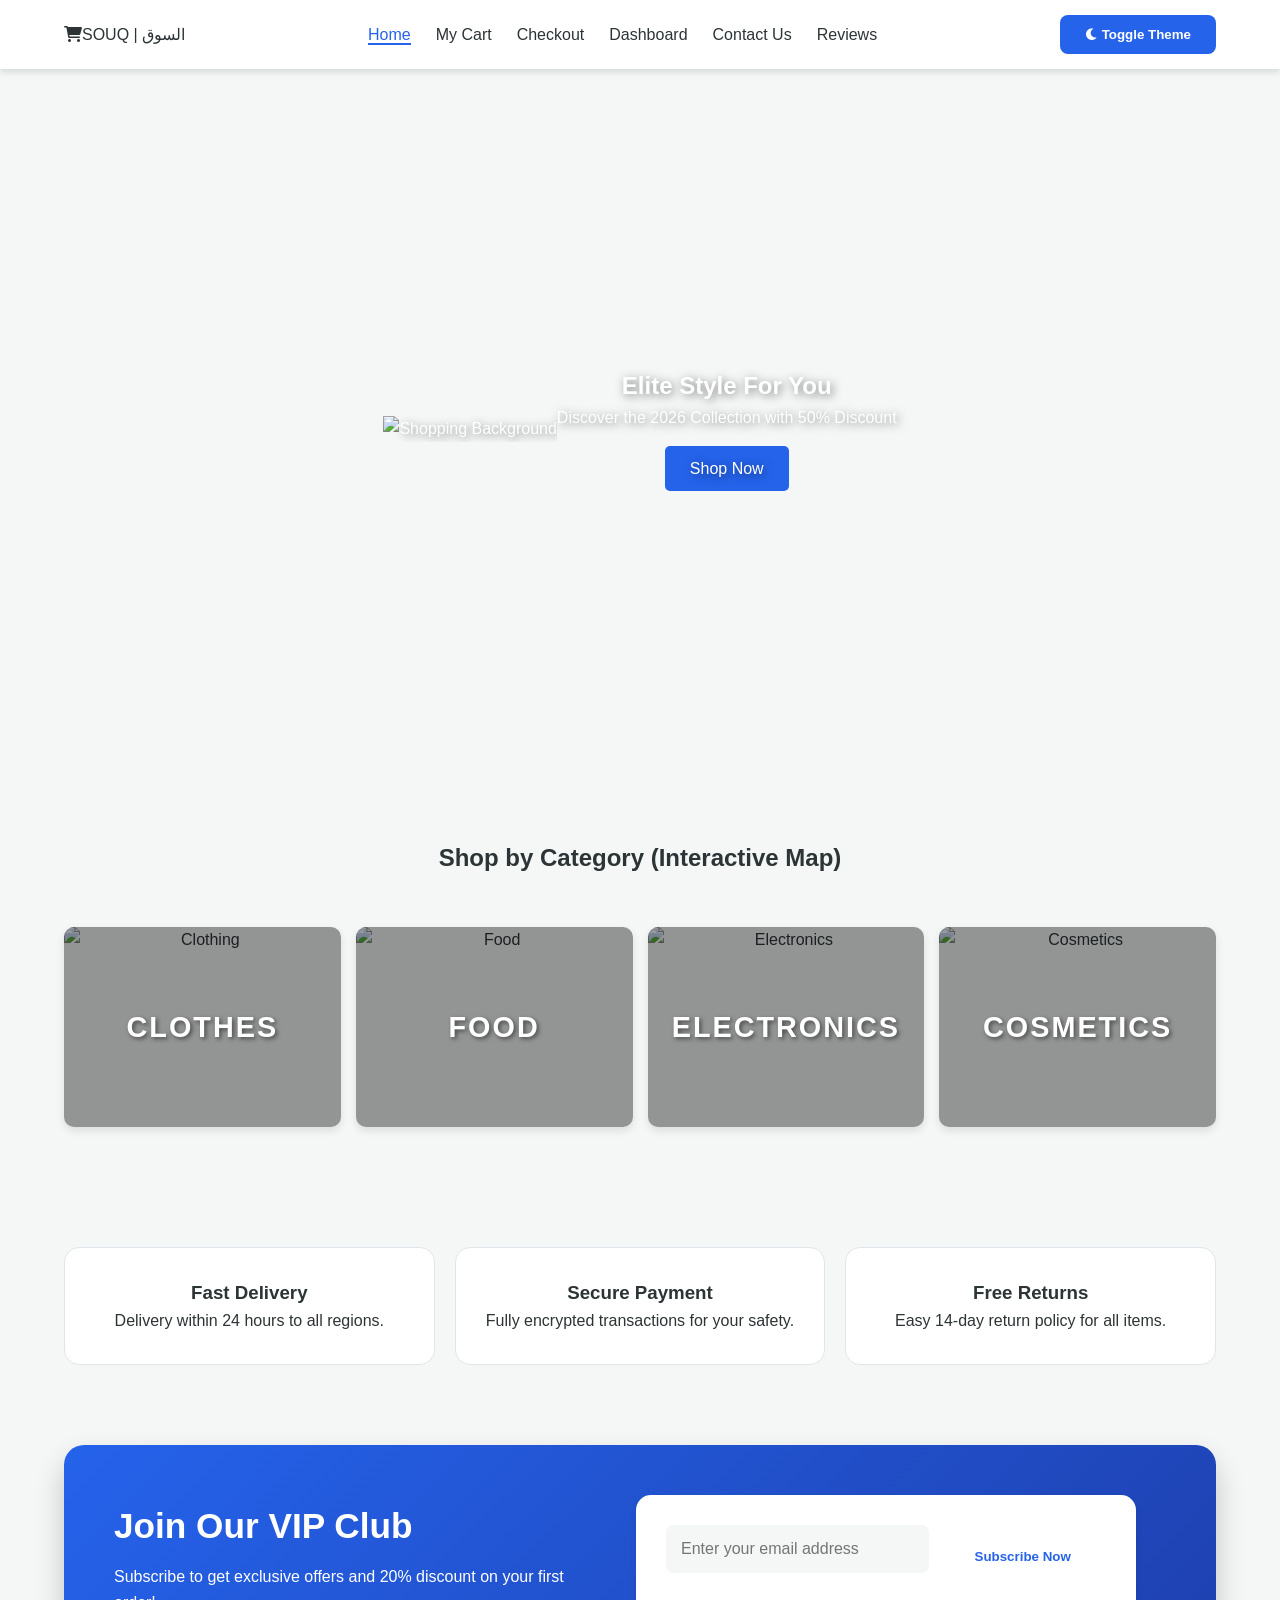
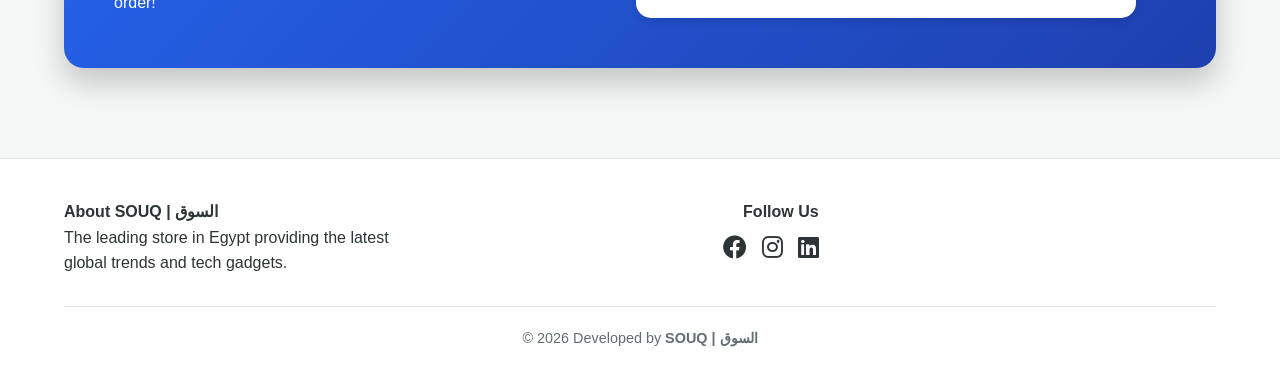
==== index.html @ 39d7300f "Add files via upload" ====
<!DOCTYPE html>
<html lang="en" dir="ltr" data-theme="light">
<head>
    <meta charset="UTF-8">
    <meta name="viewport" content="width=device-width, initial-scale=1.0">
    <title>SOUQ | االسوق</title>
    <link rel="stylesheet" href="css/style.css">
    <link rel="stylesheet" href="https://cdnjs.cloudflare.com/ajax/libs/font-awesome/6.0.0/css/all.min.css">
    <style>
        /* Internal CSS for Hero Layout Control */
        .hero-section {
            position: relative;
            height: 80vh;
            display: flex;
            align-items: center;
            justify-content: center;
            overflow: hidden;
            color: white;
            text-shadow: 2px 2px 10px rgba(0,0,0,0.5);
        }
    </style>
</head>
<body>

    <header>
        <div class="logo">
            <i class="fas fa-shopping-cart"></i><span>SOUQ | السوق</span>
        </div>
        <nav>
            <ul>
                <ul class="nav-links">
            <li><a href="index.html" class="active">Home</a></li>
            <li><a href="cart.html">My Cart</a></li>

            <li><a href="checkout.html">Checkout</a></li>
            <li><a href="dashboard.html">Dashboard</a></li>

            <li><a href="contact.html">Contact Us</a></li>
            <li><a href="reviews.html">Reviews</a></li>
        </ul>
            </ul>
        </nav>
        <div class="controls">
            <button id="themeToggle" onclick="toggleTheme()">
                <i class="fas fa-moon"></i> Toggle Theme
            </button>
        </div>
    </header>

    <main>
        <section class="hero-section">
            <img src="IMAGE/shopping-cart-on-laptop-in-a-supermarket-aisle-photo.jpg" alt="Shopping Background" class="hero-bg-img">
            <div class="hero-content" style="text-align: center; z-index: 10;">
                <h1>Elite Style For You</h1>
                <p>Discover the 2026 Collection with 50% Discount</p>
                <a href="shop.html" class="btn" style="background: var(--accent); color: white; padding: 10px 25px; border-radius: 5px; display: inline-block; margin-top: 15px;">Shop Now</a>
            </div>
        </section>

        <section class="category-map-section" style="padding: 50px 5%; text-align: center;">
            <h2 class="section-title">Shop by Category (Interactive Map)</h2>
            <div class="map-wrapper" style="margin-top: 20px;">
                <section class="categories-section">
    <div class="category-grid">
        
        <a href="clothes.html" class="category-card">
            <img src="IMAGE/store-clothes-clothing-line-fashion-wallpaper.jpg" alt="Clothing" class="card-bg-img">
            <div class="card-content">
                <h3>CLOTHES</h3>
            </div>
        </a>

        <a href="food.html" class="category-card">
            <img src="IMAGE/table-filled-with-large-variety-of-food-shot-from-royalty-free-image-1659038707.avif" alt="Food" class="card-bg-img">
            <div class="card-content">
                <h3>FOOD</h3>
            </div>
        </a>

        <a href="electronics.html" class="category-card">
            <img src="IMAGE/OIP.webp" alt="Electronics" class="card-bg-img">
            <div class="card-content">
                <h3>ELECTRONICS</h3>
            </div>
        </a>

        <a href="cosmetics.html" class="category-card">
            <img src="IMAGE/cosmetic-trends-1400x480.png" alt="Cosmetics" class="card-bg-img">
            <div class="card-content">
                <h3>COSMETICS</h3>
            </div>
        </a>

    </div>
</section>
        </section>
                
                <map name="store-map">
                    <area shape="rect" coords="0,0,333,400" alt="Electronics" href="shop.html?cat=elec" onclick="alert('Redirecting to Electronics...')">
                    <area shape="rect" coords="334,0,666,400" alt="Fashion" href="shop.html?cat=fashion" onclick="alert('Redirecting to Fashion...')">
                    <area shape="rect" coords="667,0,1000,400" alt="Home" href="shop.html?cat=home" onclick="alert('Redirecting to Home Decor...')">
                </map>
            </div>
        </section>

        <section class="features-grid" style="display: grid; grid-template-columns: repeat(3, 1fr); gap: 20px; padding: 40px 5%;">
            <article class="feature-card" style="background: var(--bg-card); padding: 30px; border-radius: 15px; text-align: center; border: 1px solid var(--border);">
                <i class="" style="font-size: 2rem; color: var(--accent);"></i>
                <h3>Fast Delivery</h3>
                <p>Delivery within 24 hours to all regions.</p>
            </article>
            <article class="feature-card" style="background: var(--bg-card); padding: 30px; border-radius: 15px; text-align: center; border: 1px solid var(--border);">
                <i class="" style="font-size: 2rem; color: var(--accent);"></i>
                <h3>Secure Payment</h3>
                <p>Fully encrypted transactions for your safety.</p>
            </article>
            <article class="feature-card" style="background: var(--bg-card); padding: 30px; border-radius: 15px; text-align: center; border: 1px solid var(--border);">
                <i class="" style="font-size: 2rem; color: var(--accent);"></i>
                <h3>Free Returns</h3>
                <p>Easy 14-day return policy for all items.</p>
            </article>
        </section>

        <section class="promo-container">
    <div class="newsletter-card">
        <div class="promo-text">
            <h2>Join Our VIP Club</h2>
            <p>Subscribe to get exclusive offers and 20% discount on your first order!</p>
        </div>
        <form id="subscribeForm" class="promo-form">
            <input type="email" id="subscriberEmail" placeholder="Enter your email address" required>
            <button type="submit" class="subscribe-btn">Subscribe Now</button>
        </form>
        <div id="subStatus" class="status-msg"></div>
    </div>
</section>
    </main>

    <footer>
        <div class="footer-grid">
            <div class="footer-about">
                <h4>About SOUQ | السوق</h4>
                <p>The leading store in Egypt providing the latest global trends and tech gadgets.</p>
            </div>
            
            <div class="footer-social">
                <h4>Follow Us</h4>
                <div class="social-icons" style="font-size: 1.5rem; gap: 15px; display: flex;">
                    <i class="fab fa-facebook"></i>
                    <i class="fab fa-instagram"></i>
                    <i class="fab fa-linkedin"></i>
                </div>
            </div>
        </div>
        <div class="copyright" style="text-align: center; margin-top: 30px; padding-top: 20px; border-top: 1px solid var(--border);">
            &copy; 2026 Developed by <strong>SOUQ | السوق</strong>
        </div>
    </footer>

    <script src="js/main.js"></script>
</body>
</html>
---- css/style.css ----
/* 1. Root Variables & Theme Switching */
/* ---------------------------------- */
:root[data-theme='light'] {
    --bg-main: #f4f7f6;
    --bg-card: #ffffff;
    --text-primary: #2d3436;
    --text-secondary: #636e72;
    --accent: #2563eb;
    --border: #dfe6e9;
    --shadow: 0 4px 6px rgba(0,0,0,0.1);
}

:root[data-theme='dark'] {
    --bg-main: #0f172a;
    --bg-card: #1e293b;
    --text-primary: #f1f5f9;
    --text-secondary: #94a3b8;
    --accent: #fbbf24;
    --border: #334155;
    --shadow: 0 4px 6px rgba(0,0,0,0.5);
}

/* 2. General Styles */
/* ----------------- */
* {
    margin: 0;
    padding: 0;
    box-sizing: border-box;
}

body {
    background-color: var(--bg-main);
    color: var(--text-primary);
    font-family: 'Segoe UI', Tahoma, Geneva, Verdana, sans-serif;
    line-height: 1.6;
    transition: background 0.3s ease, color 0.3s ease;
}

ul { list-style: none; }
a { text-decoration: none; color: inherit; }

/* 3. Header & Navigation (Layout 1) */
header {
    display: flex;
    justify-content: space-between;
    align-items: center;
    padding: 15px 5%;
    background-color: var(--bg-card);
    box-shadow: var(--shadow);
    position: sticky;
    top: 0;
    z-index: 1000;
}

.nav-links {
    display: flex;
    gap: 25px; /* المسافة بين الروابط */
    list-style: none;
}

.nav-links li a {
    text-decoration: none;
    color: var(--text-primary);
    font-weight: 500;
    font-size: 1rem;
    transition: color 0.3s ease;
}

.nav-links li a:hover {
    color: var(--accent); /* تغيير اللون عند الوقوف بالماوس */
}

.nav-links li a.active {
    color: var(--accent);
    border-bottom: 2px solid var(--accent); /* خط تحت الصفحة النشطة */
}

/* لضمان التنسيق على الموبايل */
@media (max-width: 768px) {
    .nav-links {
        display: none; /* يمكن تحويلها لمنيو جانبي لاحقاً */
    }
}

/* 4. Complex Grid - Shop Page (Layout 2) */
.shop-container {
    display: grid;
    grid-template-columns: 250px 1fr; /* Sidebar Fixed, Content Flexible */
    gap: 30px;
    padding: 40px 5%;
}

.sidebar {
    background: var(--bg-card);
    padding: 20px;
    border-radius: 12px;
    height: fit-content;
    border: 1px solid var(--border);
}

.product-grid {
    display: grid;
    grid-template-columns: repeat(auto-fill, minmax(220px, 1fr));
    gap: 20px;
}

/* 5. Product Cards (Layout 3) */
.product-card {
    background: var(--bg-card);
    padding: 15px;
    border-radius: 12px;
    text-align: center;
    border: 1px solid var(--border);
    transition: transform 0.2s;
}

.product-card:hover {
    transform: translateY(-5px);
    box-shadow: var(--shadow);
}

.product-card img {
    max-width: 100%;
    border-radius: 8px;
}

/* 6. Advanced Tables (Layout 4) */
.adv-table {
    width: 100%;
    border-collapse: collapse;
    margin: 20px 0;
    background: var(--bg-card);
    border-radius: 10px;
    overflow: hidden;
}

.adv-table th, .adv-table td {
    padding: 15px;
    border: 1px solid var(--border);
    text-align: center;
}

.adv-table thead {
    background-color: var(--accent);
    color: white;
}

/* 7. Hero Section - Index (Layout 5) */
.hero-section {
    position: relative;
    height: 70vh;
    display: flex;
    align-items: center;
    justify-content: center;
    text-align: center;
    color: white;
}

#heroVideo {
    position: absolute;
    width: 100%;
    height: 100%;
    object-fit: cover;
    z-index: -1;
    filter: brightness(0.5);
}

/* 8. Dashboard Grid (Layout 6) */
.dashboard-grid {
    display: grid;
    grid-template-columns: 1fr 1fr;
    grid-template-rows: auto auto;
    gap: 20px;
    padding: 20px;
}

.stats-cards {
    grid-column: 1 / 3;
    display: flex;
    justify-content: space-around;
    gap: 15px;
}

.card {
    background: var(--accent);
    color: white;
    padding: 30px;
    border-radius: 15px;
    flex: 1;
    text-align: center;
}

/* 9. Forms & Validation (Layout 7) */
form {
    max-width: 500px;
    margin: 0 auto;
    background: var(--bg-card);
    padding: 30px;
    border-radius: 15px;
    box-shadow: var(--shadow);
}

form input, form select, form textarea {
    width: 100%;
    padding: 12px;
    margin-bottom: 15px;
    border: 1px solid var(--border);
    border-radius: 8px;
    background: var(--bg-main);
    color: var(--text-primary);
}

button {
    cursor: pointer;
    background: var(--accent);
    color: white;
    border: none;
    padding: 12px 25px;
    border-radius: 8px;
    font-weight: bold;
}

/* 10. Footer (Layout 8) */
footer {
    background: var(--bg-card);
    padding: 40px 5% 20px;
    margin-top: 50px;
    border-top: 1px solid var(--border);
}

/* القسم العاشر المطور - Footer Layout */
footer {
    background: var(--bg-card);
    padding: 40px 5% 20px;
    margin-top: 50px;
    border-top: 1px solid var(--border);
}

.footer-grid {
    display: grid;
    grid-template-columns: repeat(3, 1fr); /* توزيع 3 أعمدة */
    gap: 40px;
    margin-bottom: 30px;
}

/* استهداف العمود الأخير (Follow Us) لدفعه لليمين */
.footer-social {
    display: flex;
    flex-direction: column;
    align-items: flex-end; /* دفع المحتوى لليمين */
    text-align: right;
}

.social-icons {
    display: flex;
    gap: 15px;
    margin-top: 10px;
}

.social-icons a i {
    font-size: 1.6rem;
    color: var(--text-primary);
    transition: all 0.3s ease;
}

.social-icons a i:hover {
    color: var(--accent);
    transform: translateY(-5px); /* حركة تفاعلية للأعلى */
}

.copyright {
    text-align: center;
    padding-top: 20px;
    border-top: 1px solid var(--border);
    font-size: 0.9rem;
    color: var(--text-secondary);
}

/* 11. Responsive Design */
@media (max-width: 768px) {
    .shop-container, .footer-grid, .dashboard-grid {
        grid-template-columns: 1fr;
    }
    
    header { flex-direction: column; gap: 15px; }
}
/* التنسيق الأساسي للشبكة */
.category-grid {
    display: grid;
    grid-template-columns: repeat(4, 1fr);
    gap: 15px; /* تقليل المسافة قليلاً لمظهر أكثر تماسكاً */
    padding: 30px 0;
}

/* تنسيق الكارت كحاوية */
.category-card {
    position: relative;
    height: 200px; /* طول مناسب للمظهر البسيط */
    border-radius: 10px; /* حواف أنعم قليلاً */
    overflow: hidden;
    display: block;
    text-decoration: none;
    box-shadow: 0 4px 8px rgba(0,0,0,0.1); /* ظل خفيف للكارت */
}

/* تنسيق الصورة كخلفية */
.card-bg-img {
    position: absolute;
    top: 0;
    left: 0;
    width: 100%;
    height: 100%;
    object-fit: cover;
    z-index: 1;
    transition: transform 0.6s ease; /* تنعيم تأثير التكبير */
}

/* طبقة التعتيم (Overlay) لضمان وضوح النص */
.category-card::after {
    content: "";
    position: absolute;
    top: 0; left: 0; width: 100%; height: 100%;
    background: rgba(0, 0, 0, 0.4); /* تعتيم خفيف ليظهر جمال الصور */
    z-index: 2;
    transition: background 0.3s ease;
}

/* تنسيق النص في المنتصف تماماً */
.card-content {
    position: relative;
    z-index: 3;
    height: 100%;
    display: flex;
    justify-content: center;
    align-items: center;
    color: white;
}

/* تنسيق اسم القسم */
.card-content h3 {
    font-size: 1.8rem; /* حجم خط كبير وواضح */
    font-weight: bold;
    text-transform: uppercase; /* حروف كبيرة دائمًا */
    letter-spacing: 2px; /* مسافة بين الحروف لمظهر عصري */
    margin: 0;
    text-shadow: 2px 2px 4px rgba(0,0,0,0.5); /* ظل للنص لضمان وضوحه */
}

/* تأثيرات الـ Hover */
.category-card:hover .card-bg-img {
    transform: scale(1.1); /* تكبير الصورة عند الوقوف عليها */
}

.category-card:hover::after {
    background: rgba(0, 0, 0, 0.2); /* تقليل التعتيم عند الـ Hover لإظهار الصورة أكثر */
}
/* تنسيق قسم الاشتراك المتقدم */
.promo-container {
    padding: 40px 5%;
}

.newsletter-card {
    background: linear-gradient(135deg, var(--accent), #1e40af);
    color: white;
    padding: 50px;
    border-radius: 20px;
    display: flex; /* Layout Control */
    justify-content: space-between;
    align-items: center;
    gap: 30px;
    box-shadow: 0 15px 30px rgba(0,0,0,0.2);
}

.promo-text {
    flex: 1;
}

.promo-text h2 {
    font-size: 2.2rem;
    margin-bottom: 10px;
}

.promo-form {
    flex: 1;
    display: flex;
    gap: 10px;
}

#subscriberEmail {
    flex: 2;
    padding: 15px;
    border-radius: 8px;
    border: none;
    font-size: 1rem;
}

.subscribe-btn {
    flex: 1;
    background: #ffffff;
    color: var(--accent);
    font-weight: bold;
    border: none;
    border-radius: 8px;
    cursor: pointer;
    transition: 0.3s;
}

.subscribe-btn:hover {
    background: #f1f5f9;
    transform: scale(1.05);
}

.status-msg {
    margin-top: 15px;
    font-weight: bold;
    font-size: 0.9rem;
}

/* للموبايل */
@media (max-width: 768px) {
    .newsletter-card {
        flex-direction: column;
        text-align: center;
        padding: 30px;
    }
    .promo-form {
        width: 100%;
        flex-direction: column;
    }
}
/* 1. التنسيق العام للحاويات */
.clothes-container {
    padding: 40px 5%;
    max-width: 1400px;
    margin: 0 auto;
}

.category-block {
    margin-bottom: 60px;
}

/* 2. تنسيق عناوين الفئات (الخانات) */
.category-title {
    font-size: 2.2rem;
    color: var(--accent);
    text-transform: uppercase;
    letter-spacing: 3px;
    margin-bottom: 30px;
    padding-bottom: 10px;
    border-bottom: 3px solid var(--accent);
    display: inline-block;
}

/* 3. توزيع الشبكة (4 منتجات في كل صف) */
.items-wrapper {
    display: grid;
    grid-template-columns: repeat(4, 1fr);
    gap: 25px; /* المسافة بين المربعات */
}

/* 4. تنسيق كارت المنتج (Product Box) */
.product-box {
    background: var(--bg-card);
    border: 1px solid var(--border);
    border-radius: 15px;
    padding: 15px;
    text-align: center;
    transition: transform 0.3s ease, box-shadow 0.3s ease;
    display: flex;
    flex-direction: column;
    justify-content: space-between;
    box-shadow: var(--shadow);
}

.product-box:hover {
    transform: translateY(-10px);
    box-shadow: 0 15px 30px rgba(0,0,0,0.15);
}

/* 5. تصغير وضبط الصور */
.product-box img {
    width: 100%;
    height: 180px; /* الارتفاع المثالي لتصغير الصور وجعلها موحدة */
    object-fit: cover; /* يمنع تمدد الصورة ويقصها بشكل احترافي */
    border-radius: 10px;
    margin-bottom: 15px;
    background-color: #f0f0f0; /* لون خلفية مؤقت */
}

/* 6. تنسيق السعر (إذا أضفته لاحقاً في الـ HTML) */
.product-price {
    font-size: 1.2rem;
    color: var(--accent);
    font-weight: bold;
    margin: 10px 0;
}

/* 7. تنسيق زر الإضافة */
.add-btn {
    width: 100%;
    padding: 12px;
    background-color: var(--accent);
    color: white;
    border: none;
    border-radius: 8px;
    font-weight: bold;
    cursor: pointer;
    transition: background 0.3s ease;
    font-size: 0.9rem;
}

.add-btn:hover {
    filter: brightness(1.2);
    transform: scale(1.02);
}

/* 8. ضبط التجاوب مع جميع الشاشات (Responsive) */

/* للشاشات المتوسطة (Tablets) - 3 منتجات في الصف */
@media (max-width: 1024px) {
    .items-wrapper {
        grid-template-columns: repeat(3, 1fr);
    }
    .category-title { font-size: 1.8rem; }
}

/* للموبايل (Phones) - منتجين في الصف */
@media (max-width: 768px) {
    .items-wrapper {
        grid-template-columns: repeat(2, 1fr);
        gap: 15px;
    }
    .product-box img { height: 140px; } /* تصغير الصور أكثر للموبايل */
}

/* للموبايل الصغير جداً - منتج واحد في الصف */
@media (max-width: 480px) {
    .items-wrapper {
        grid-template-columns: 1fr;
    }
}
/* تنسيق الحاوية الرئيسية */
.clothes-container {
    padding: 20px 5%;
}

/* تنسيق العناوين */
.category-title {
    font-size: 2rem;
    color: var(--accent);
    margin: 40px 0 20px;
    border-bottom: 3px solid var(--accent);
    display: inline-block;
    text-transform: uppercase;
}

/* توزيع الشبكة (4 في الصف) */
.items-wrapper {
    display: grid;
    grid-template-columns: repeat(4, 1fr);
    gap: 20px;
}

/* كارت المنتج */
.product-box {
    background: var(--bg-card);
    border: 1px solid var(--border);
    border-radius: 12px;
    padding: 15px;
    text-align: center;
    transition: transform 0.3s ease;
    display: flex;
    flex-direction: column;
}

.product-box:hover {
    transform: translateY(-8px);
    box-shadow: 0 10px 20px rgba(0,0,0,0.1);
}

/* تصغير وتوحيد حجم الصور */
.product-box img {
    width: 100%;
    height: 180px;
    object-fit: cover;
    border-radius: 8px;
    margin-bottom: 12px;
}

/* معلومات المنتج والسعر */
.product-info h4 {
    font-size: 0.9rem;
    margin-bottom: 5px;
    color: var(--text-main);
}

.price {
    font-size: 1.1rem;
    color: var(--accent);
    font-weight: bold;
    margin-bottom: 10px;
}

/* زر الإضافة */
.add-btn {
    width: 100%;
    padding: 10px;
    background: var(--accent);
    color: white;
    border: none;
    border-radius: 6px;
    cursor: pointer;
    font-weight: bold;
}

.add-btn:hover {
    filter: brightness(1.2);
}

/* التجاوب (Responsive) */
@media (max-width: 992px) { .items-wrapper { grid-template-columns: repeat(2, 1fr); } }
@media (max-width: 480px) { .items-wrapper { grid-template-columns: 1fr; } }
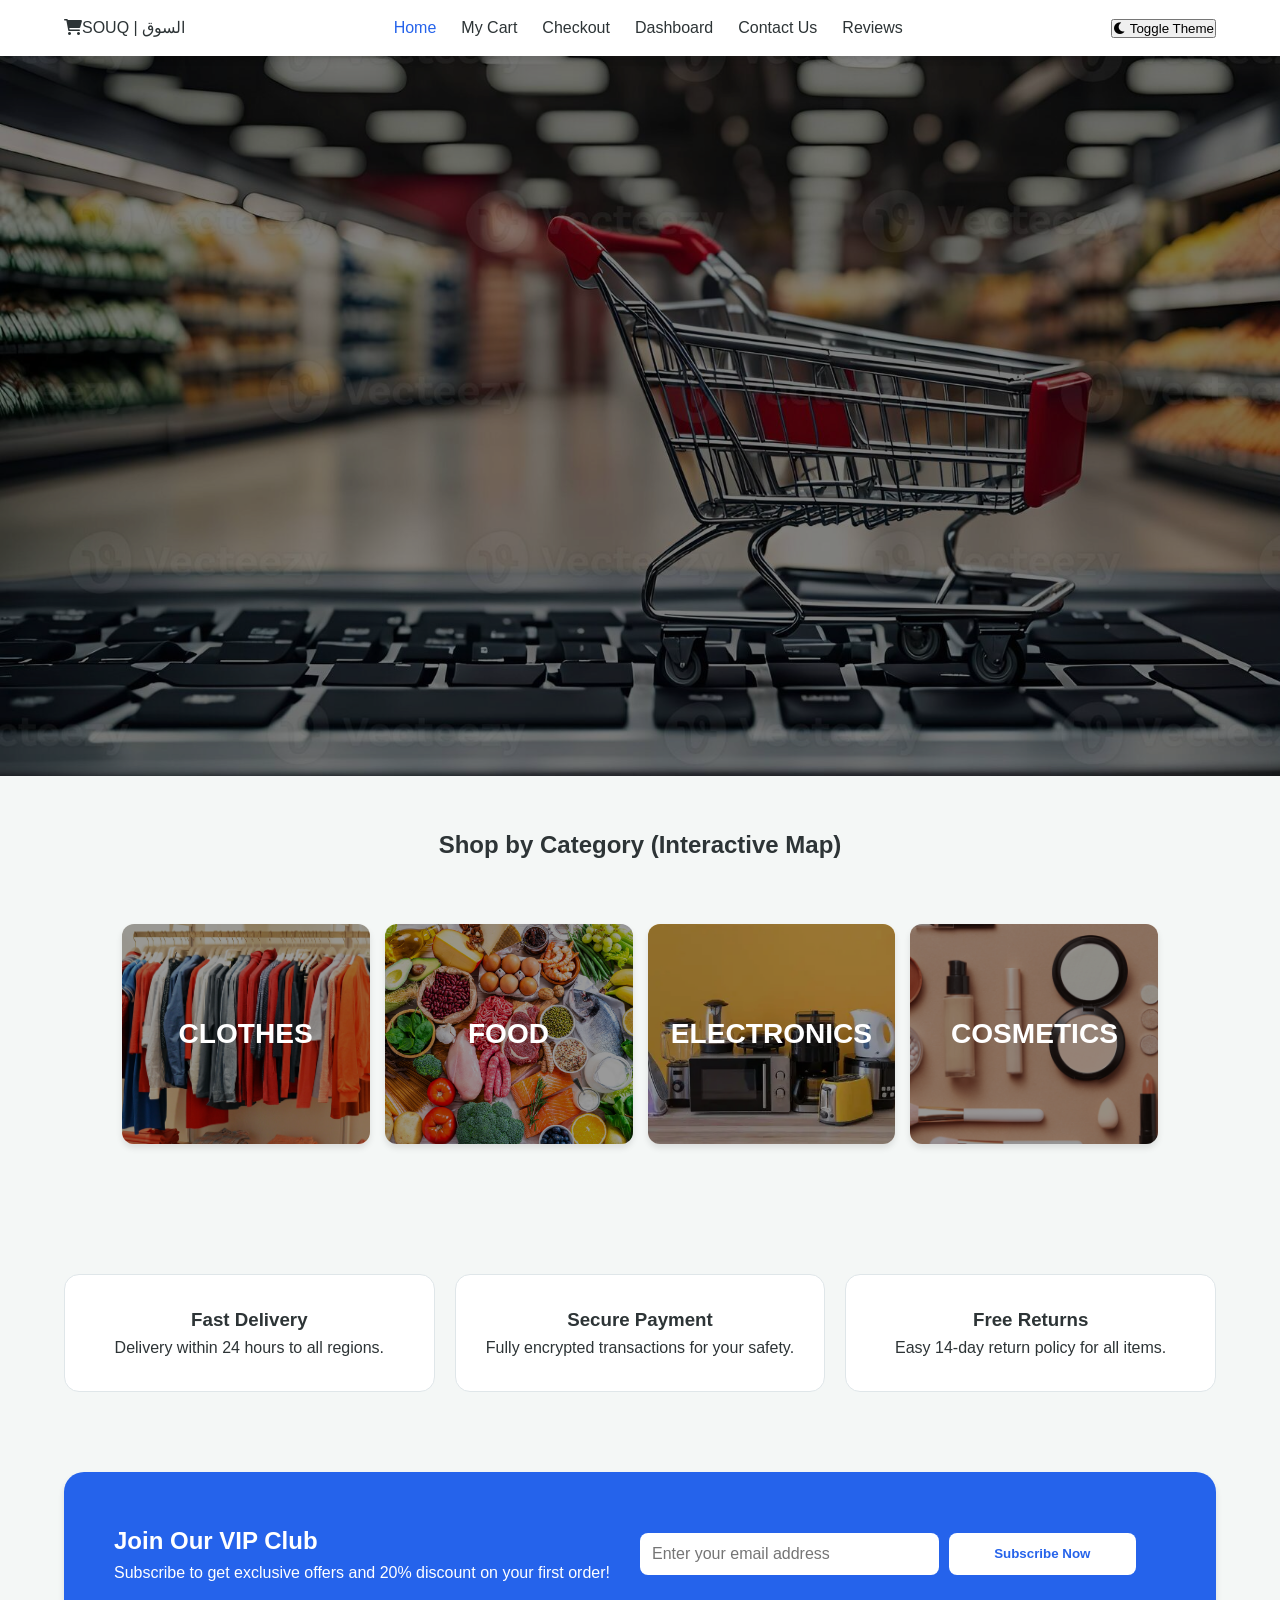
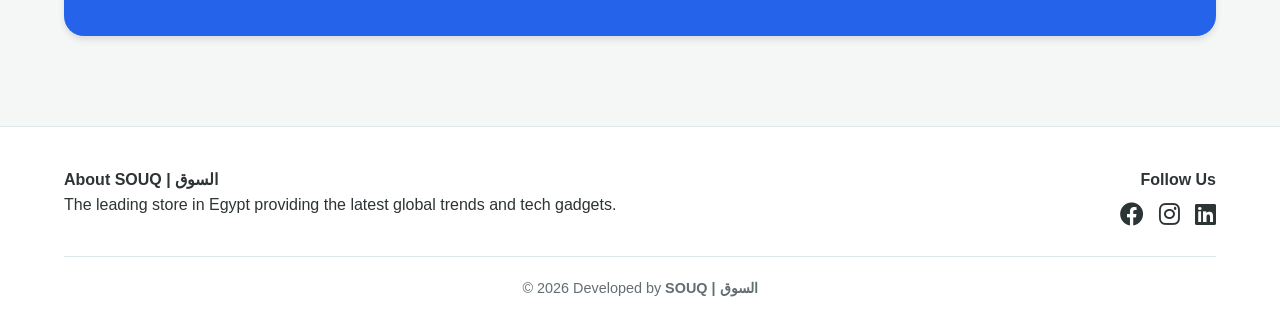
==== commit 78a42527: "Add files via upload" ====
--- a/index.html
+++ b/index.html
@@ -50,11 +50,6 @@
     <main>
         <section class="hero-section">
             <img src="IMAGE/shopping-cart-on-laptop-in-a-supermarket-aisle-photo.jpg" alt="Shopping Background" class="hero-bg-img">
-            <div class="hero-content" style="text-align: center; z-index: 10;">
-                <h1>Elite Style For You</h1>
-                <p>Discover the 2026 Collection with 50% Discount</p>
-                <a href="shop.html" class="btn" style="background: var(--accent); color: white; padding: 10px 25px; border-radius: 5px; display: inline-block; margin-top: 15px;">Shop Now</a>
-            </div>
         </section>
 
         <section class="category-map-section" style="padding: 50px 5%; text-align: center;">
--- a/css/style.css
+++ b/css/style.css
@@ -1,5 +1,3 @@
-/* 1. Root Variables & Theme Switching */
-/* ---------------------------------- */
 :root[data-theme='light'] {
     --bg-main: #f4f7f6;
     --bg-card: #ffffff;
@@ -9,7 +7,6 @@
     --border: #dfe6e9;
     --shadow: 0 4px 6px rgba(0,0,0,0.1);
 }
-
 :root[data-theme='dark'] {
     --bg-main: #0f172a;
     --bg-card: #1e293b;
@@ -19,15 +16,11 @@
     --border: #334155;
     --shadow: 0 4px 6px rgba(0,0,0,0.5);
 }
-
-/* 2. General Styles */
-/* ----------------- */
 * {
     margin: 0;
     padding: 0;
     box-sizing: border-box;
 }
-
 body {
     background-color: var(--bg-main);
     color: var(--text-primary);
@@ -35,11 +28,6 @@
     line-height: 1.6;
     transition: background 0.3s ease, color 0.3s ease;
 }
-
-ul { list-style: none; }
-a { text-decoration: none; color: inherit; }
-
-/* 3. Header & Navigation (Layout 1) */
 header {
     display: flex;
     justify-content: space-between;
@@ -51,101 +39,20 @@
     top: 0;
     z-index: 1000;
 }
-
 .nav-links {
     display: flex;
-    gap: 25px; /* المسافة بين الروابط */
+    gap: 25px;
     list-style: none;
 }
-
 .nav-links li a {
     text-decoration: none;
     color: var(--text-primary);
     font-weight: 500;
-    font-size: 1rem;
     transition: color 0.3s ease;
 }
-
-.nav-links li a:hover {
-    color: var(--accent); /* تغيير اللون عند الوقوف بالماوس */
-}
-
-.nav-links li a.active {
+.nav-links li a:hover, .nav-links li a.active {
     color: var(--accent);
-    border-bottom: 2px solid var(--accent); /* خط تحت الصفحة النشطة */
-}
-
-/* لضمان التنسيق على الموبايل */
-@media (max-width: 768px) {
-    .nav-links {
-        display: none; /* يمكن تحويلها لمنيو جانبي لاحقاً */
-    }
-}
-
-/* 4. Complex Grid - Shop Page (Layout 2) */
-.shop-container {
-    display: grid;
-    grid-template-columns: 250px 1fr; /* Sidebar Fixed, Content Flexible */
-    gap: 30px;
-    padding: 40px 5%;
-}
-
-.sidebar {
-    background: var(--bg-card);
-    padding: 20px;
-    border-radius: 12px;
-    height: fit-content;
-    border: 1px solid var(--border);
-}
-
-.product-grid {
-    display: grid;
-    grid-template-columns: repeat(auto-fill, minmax(220px, 1fr));
-    gap: 20px;
-}
-
-/* 5. Product Cards (Layout 3) */
-.product-card {
-    background: var(--bg-card);
-    padding: 15px;
-    border-radius: 12px;
-    text-align: center;
-    border: 1px solid var(--border);
-    transition: transform 0.2s;
-}
-
-.product-card:hover {
-    transform: translateY(-5px);
-    box-shadow: var(--shadow);
-}
-
-.product-card img {
-    max-width: 100%;
-    border-radius: 8px;
-}
-
-/* 6. Advanced Tables (Layout 4) */
-.adv-table {
-    width: 100%;
-    border-collapse: collapse;
-    margin: 20px 0;
-    background: var(--bg-card);
-    border-radius: 10px;
-    overflow: hidden;
-}
-
-.adv-table th, .adv-table td {
-    padding: 15px;
-    border: 1px solid var(--border);
-    text-align: center;
-}
-
-.adv-table thead {
-    background-color: var(--accent);
-    color: white;
-}
-
-/* 7. Hero Section - Index (Layout 5) */
+}
 .hero-section {
     position: relative;
     height: 70vh;
@@ -154,120 +61,135 @@
     justify-content: center;
     text-align: center;
     color: white;
-}
-
-#heroVideo {
+    overflow: hidden;
+}
+.hero-bg-img {
     position: absolute;
+    top: 0; left: 0; width: 100%; height: 100%;
+    object-fit: cover;
+    z-index: -1;
+    filter: brightness(0.5);
+}
+.category-grid {
+    display: grid;
+    grid-template-columns: repeat(auto-fit, minmax(200px, 1fr));
+    gap: 15px;
+    padding: 40px 5%;
+}
+.category-card {
+    position: relative;
+    height: 220px;
+    border-radius: 12px;
+    overflow: hidden;
+    box-shadow: var(--shadow);
+    display: block;
+}
+.card-bg-img {
     width: 100%;
     height: 100%;
     object-fit: cover;
-    z-index: -1;
-    filter: brightness(0.5);
-}
-
-/* 8. Dashboard Grid (Layout 6) */
-.dashboard-grid {
+    transition: transform 0.5s ease;
+}
+.category-card:hover .card-bg-img {
+    transform: scale(1.1);
+}
+.card-content {
+    position: absolute;
+    inset: 0;
+    display: flex;
+    justify-content: center;
+    align-items: center;
+    background: rgba(0, 0, 0, 0.4);
+    color: white;
+    z-index: 2;
+    font-weight: bold;
+    font-size: 1.5rem;
+    text-transform: uppercase;
+}
+.features-grid {
     display: grid;
-    grid-template-columns: 1fr 1fr;
-    grid-template-rows: auto auto;
+    grid-template-columns: repeat(3, 1fr);
     gap: 20px;
-    padding: 20px;
-}
-
-.stats-cards {
-    grid-column: 1 / 3;
-    display: flex;
-    justify-content: space-around;
-    gap: 15px;
-}
-
-.card {
-    background: var(--accent);
-    color: white;
-    padding: 30px;
-    border-radius: 15px;
-    flex: 1;
-    text-align: center;
-}
-
-/* 9. Forms & Validation (Layout 7) */
-form {
-    max-width: 500px;
-    margin: 0 auto;
+    padding: 40px 5%;
+}
+.feature-card {
     background: var(--bg-card);
     padding: 30px;
     border-radius: 15px;
+    text-align: center;
+    border: 1px solid var(--border);
+    transition: transform 0.3s ease;
+}
+.feature-card:hover {
+    transform: translateY(-5px);
+}
+.promo-container {
+    padding: 40px 5%;
+}
+.newsletter-card {
+    background-color: var(--accent);
+    color: white;
+    padding: 50px;
+    border-radius: 20px;
+    display: flex;
+    justify-content: space-between;
+    align-items: center;
+    gap: 30px;
     box-shadow: var(--shadow);
 }
-
-form input, form select, form textarea {
-    width: 100%;
+.promo-form {
+    display: flex;
+    gap: 10px;
+    flex: 1;
+}
+#subscriberEmail {
+    flex: 2;
     padding: 12px;
-    margin-bottom: 15px;
-    border: 1px solid var(--border);
     border-radius: 8px;
-    background: var(--bg-main);
-    color: var(--text-primary);
-}
-
-button {
-    cursor: pointer;
-    background: var(--accent);
-    color: white;
+    border: none;
+    font-size: 1rem;
+}
+.subscribe-btn {
+    flex: 1;
+    background: #ffffff;
+    color: var(--accent);
+    font-weight: bold;
     border: none;
     padding: 12px 25px;
     border-radius: 8px;
-    font-weight: bold;
-}
-
-/* 10. Footer (Layout 8) */
+    cursor: pointer;
+    transition: 0.3s;
+}
 footer {
     background: var(--bg-card);
     padding: 40px 5% 20px;
+    border-top: 1px solid var(--border);
     margin-top: 50px;
-    border-top: 1px solid var(--border);
-}
-
-/* القسم العاشر المطور - Footer Layout */
-footer {
-    background: var(--bg-card);
-    padding: 40px 5% 20px;
-    margin-top: 50px;
-    border-top: 1px solid var(--border);
-}
-
+}
 .footer-grid {
     display: grid;
-    grid-template-columns: repeat(3, 1fr); /* توزيع 3 أعمدة */
+    grid-template-columns: repeat(auto-fit, minmax(250px, 1fr));
     gap: 40px;
     margin-bottom: 30px;
 }
-
-/* استهداف العمود الأخير (Follow Us) لدفعه لليمين */
 .footer-social {
     display: flex;
     flex-direction: column;
-    align-items: flex-end; /* دفع المحتوى لليمين */
-    text-align: right;
-}
-
+    align-items: flex-end;
+}
 .social-icons {
     display: flex;
     gap: 15px;
     margin-top: 10px;
 }
-
-.social-icons a i {
+.social-icons a {
     font-size: 1.6rem;
     color: var(--text-primary);
-    transition: all 0.3s ease;
-}
-
-.social-icons a i:hover {
+    transition: color 0.3s ease;
+}
+.social-icons a:hover {
     color: var(--accent);
-    transform: translateY(-5px); /* حركة تفاعلية للأعلى */
-}
-
+}
 .copyright {
     text-align: center;
     padding-top: 20px;
@@ -275,348 +197,15 @@
     font-size: 0.9rem;
     color: var(--text-secondary);
 }
-
-/* 11. Responsive Design */
 @media (max-width: 768px) {
-    .shop-container, .footer-grid, .dashboard-grid {
+    .features-grid, .newsletter-card, .footer-grid {
         grid-template-columns: 1fr;
-    }
-    
-    header { flex-direction: column; gap: 15px; }
-}
-/* التنسيق الأساسي للشبكة */
-.category-grid {
-    display: grid;
-    grid-template-columns: repeat(4, 1fr);
-    gap: 15px; /* تقليل المسافة قليلاً لمظهر أكثر تماسكاً */
-    padding: 30px 0;
-}
-
-/* تنسيق الكارت كحاوية */
-.category-card {
-    position: relative;
-    height: 200px; /* طول مناسب للمظهر البسيط */
-    border-radius: 10px; /* حواف أنعم قليلاً */
-    overflow: hidden;
-    display: block;
-    text-decoration: none;
-    box-shadow: 0 4px 8px rgba(0,0,0,0.1); /* ظل خفيف للكارت */
-}
-
-/* تنسيق الصورة كخلفية */
-.card-bg-img {
-    position: absolute;
-    top: 0;
-    left: 0;
-    width: 100%;
-    height: 100%;
-    object-fit: cover;
-    z-index: 1;
-    transition: transform 0.6s ease; /* تنعيم تأثير التكبير */
-}
-
-/* طبقة التعتيم (Overlay) لضمان وضوح النص */
-.category-card::after {
-    content: "";
-    position: absolute;
-    top: 0; left: 0; width: 100%; height: 100%;
-    background: rgba(0, 0, 0, 0.4); /* تعتيم خفيف ليظهر جمال الصور */
-    z-index: 2;
-    transition: background 0.3s ease;
-}
-
-/* تنسيق النص في المنتصف تماماً */
-.card-content {
-    position: relative;
-    z-index: 3;
-    height: 100%;
-    display: flex;
-    justify-content: center;
-    align-items: center;
-    color: white;
-}
-
-/* تنسيق اسم القسم */
-.card-content h3 {
-    font-size: 1.8rem; /* حجم خط كبير وواضح */
-    font-weight: bold;
-    text-transform: uppercase; /* حروف كبيرة دائمًا */
-    letter-spacing: 2px; /* مسافة بين الحروف لمظهر عصري */
-    margin: 0;
-    text-shadow: 2px 2px 4px rgba(0,0,0,0.5); /* ظل للنص لضمان وضوحه */
-}
-
-/* تأثيرات الـ Hover */
-.category-card:hover .card-bg-img {
-    transform: scale(1.1); /* تكبير الصورة عند الوقوف عليها */
-}
-
-.category-card:hover::after {
-    background: rgba(0, 0, 0, 0.2); /* تقليل التعتيم عند الـ Hover لإظهار الصورة أكثر */
-}
-/* تنسيق قسم الاشتراك المتقدم */
-.promo-container {
-    padding: 40px 5%;
-}
-
-.newsletter-card {
-    background: linear-gradient(135deg, var(--accent), #1e40af);
-    color: white;
-    padding: 50px;
-    border-radius: 20px;
-    display: flex; /* Layout Control */
-    justify-content: space-between;
-    align-items: center;
-    gap: 30px;
-    box-shadow: 0 15px 30px rgba(0,0,0,0.2);
-}
-
-.promo-text {
-    flex: 1;
-}
-
-.promo-text h2 {
-    font-size: 2.2rem;
-    margin-bottom: 10px;
-}
-
-.promo-form {
-    flex: 1;
-    display: flex;
-    gap: 10px;
-}
-
-#subscriberEmail {
-    flex: 2;
-    padding: 15px;
-    border-radius: 8px;
-    border: none;
-    font-size: 1rem;
-}
-
-.subscribe-btn {
-    flex: 1;
-    background: #ffffff;
-    color: var(--accent);
-    font-weight: bold;
-    border: none;
-    border-radius: 8px;
-    cursor: pointer;
-    transition: 0.3s;
-}
-
-.subscribe-btn:hover {
-    background: #f1f5f9;
-    transform: scale(1.05);
-}
-
-.status-msg {
-    margin-top: 15px;
-    font-weight: bold;
-    font-size: 0.9rem;
-}
-
-/* للموبايل */
-@media (max-width: 768px) {
-    .newsletter-card {
-        flex-direction: column;
         text-align: center;
-        padding: 30px;
     }
     .promo-form {
-        width: 100%;
         flex-direction: column;
     }
-}
-/* 1. التنسيق العام للحاويات */
-.clothes-container {
-    padding: 40px 5%;
-    max-width: 1400px;
-    margin: 0 auto;
-}
-
-.category-block {
-    margin-bottom: 60px;
-}
-
-/* 2. تنسيق عناوين الفئات (الخانات) */
-.category-title {
-    font-size: 2.2rem;
-    color: var(--accent);
-    text-transform: uppercase;
-    letter-spacing: 3px;
-    margin-bottom: 30px;
-    padding-bottom: 10px;
-    border-bottom: 3px solid var(--accent);
-    display: inline-block;
-}
-
-/* 3. توزيع الشبكة (4 منتجات في كل صف) */
-.items-wrapper {
-    display: grid;
-    grid-template-columns: repeat(4, 1fr);
-    gap: 25px; /* المسافة بين المربعات */
-}
-
-/* 4. تنسيق كارت المنتج (Product Box) */
-.product-box {
-    background: var(--bg-card);
-    border: 1px solid var(--border);
-    border-radius: 15px;
-    padding: 15px;
-    text-align: center;
-    transition: transform 0.3s ease, box-shadow 0.3s ease;
-    display: flex;
-    flex-direction: column;
-    justify-content: space-between;
-    box-shadow: var(--shadow);
-}
-
-.product-box:hover {
-    transform: translateY(-10px);
-    box-shadow: 0 15px 30px rgba(0,0,0,0.15);
-}
-
-/* 5. تصغير وضبط الصور */
-.product-box img {
-    width: 100%;
-    height: 180px; /* الارتفاع المثالي لتصغير الصور وجعلها موحدة */
-    object-fit: cover; /* يمنع تمدد الصورة ويقصها بشكل احترافي */
-    border-radius: 10px;
-    margin-bottom: 15px;
-    background-color: #f0f0f0; /* لون خلفية مؤقت */
-}
-
-/* 6. تنسيق السعر (إذا أضفته لاحقاً في الـ HTML) */
-.product-price {
-    font-size: 1.2rem;
-    color: var(--accent);
-    font-weight: bold;
-    margin: 10px 0;
-}
-
-/* 7. تنسيق زر الإضافة */
-.add-btn {
-    width: 100%;
-    padding: 12px;
-    background-color: var(--accent);
-    color: white;
-    border: none;
-    border-radius: 8px;
-    font-weight: bold;
-    cursor: pointer;
-    transition: background 0.3s ease;
-    font-size: 0.9rem;
-}
-
-.add-btn:hover {
-    filter: brightness(1.2);
-    transform: scale(1.02);
-}
-
-/* 8. ضبط التجاوب مع جميع الشاشات (Responsive) */
-
-/* للشاشات المتوسطة (Tablets) - 3 منتجات في الصف */
-@media (max-width: 1024px) {
-    .items-wrapper {
-        grid-template-columns: repeat(3, 1fr);
+    .footer-social {
+        align-items: center;
     }
-    .category-title { font-size: 1.8rem; }
-}
-
-/* للموبايل (Phones) - منتجين في الصف */
-@media (max-width: 768px) {
-    .items-wrapper {
-        grid-template-columns: repeat(2, 1fr);
-        gap: 15px;
-    }
-    .product-box img { height: 140px; } /* تصغير الصور أكثر للموبايل */
-}
-
-/* للموبايل الصغير جداً - منتج واحد في الصف */
-@media (max-width: 480px) {
-    .items-wrapper {
-        grid-template-columns: 1fr;
-    }
-}
-/* تنسيق الحاوية الرئيسية */
-.clothes-container {
-    padding: 20px 5%;
-}
-
-/* تنسيق العناوين */
-.category-title {
-    font-size: 2rem;
-    color: var(--accent);
-    margin: 40px 0 20px;
-    border-bottom: 3px solid var(--accent);
-    display: inline-block;
-    text-transform: uppercase;
-}
-
-/* توزيع الشبكة (4 في الصف) */
-.items-wrapper {
-    display: grid;
-    grid-template-columns: repeat(4, 1fr);
-    gap: 20px;
-}
-
-/* كارت المنتج */
-.product-box {
-    background: var(--bg-card);
-    border: 1px solid var(--border);
-    border-radius: 12px;
-    padding: 15px;
-    text-align: center;
-    transition: transform 0.3s ease;
-    display: flex;
-    flex-direction: column;
-}
-
-.product-box:hover {
-    transform: translateY(-8px);
-    box-shadow: 0 10px 20px rgba(0,0,0,0.1);
-}
-
-/* تصغير وتوحيد حجم الصور */
-.product-box img {
-    width: 100%;
-    height: 180px;
-    object-fit: cover;
-    border-radius: 8px;
-    margin-bottom: 12px;
-}
-
-/* معلومات المنتج والسعر */
-.product-info h4 {
-    font-size: 0.9rem;
-    margin-bottom: 5px;
-    color: var(--text-main);
-}
-
-.price {
-    font-size: 1.1rem;
-    color: var(--accent);
-    font-weight: bold;
-    margin-bottom: 10px;
-}
-
-/* زر الإضافة */
-.add-btn {
-    width: 100%;
-    padding: 10px;
-    background: var(--accent);
-    color: white;
-    border: none;
-    border-radius: 6px;
-    cursor: pointer;
-    font-weight: bold;
-}
-
-.add-btn:hover {
-    filter: brightness(1.2);
-}
-
-/* التجاوب (Responsive) */
-@media (max-width: 992px) { .items-wrapper { grid-template-columns: repeat(2, 1fr); } }
-@media (max-width: 480px) { .items-wrapper { grid-template-columns: 1fr; } }+}
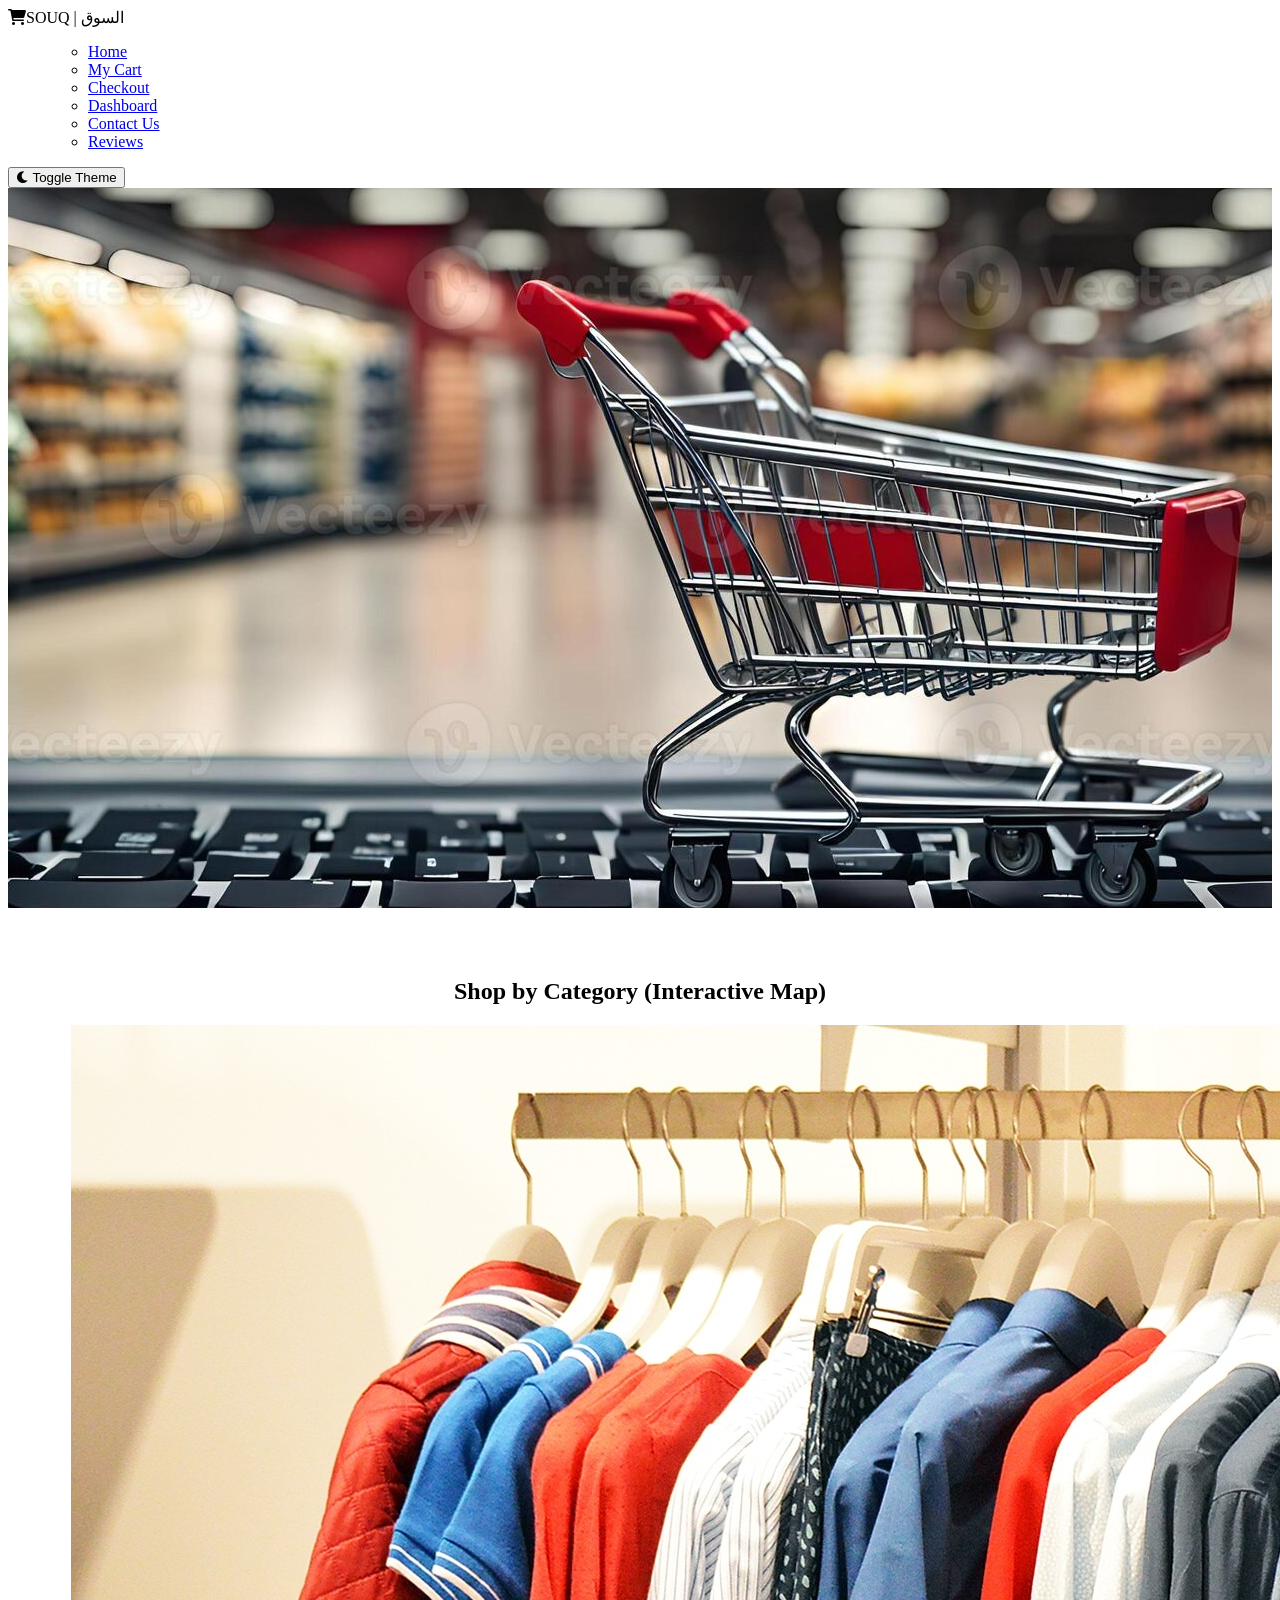
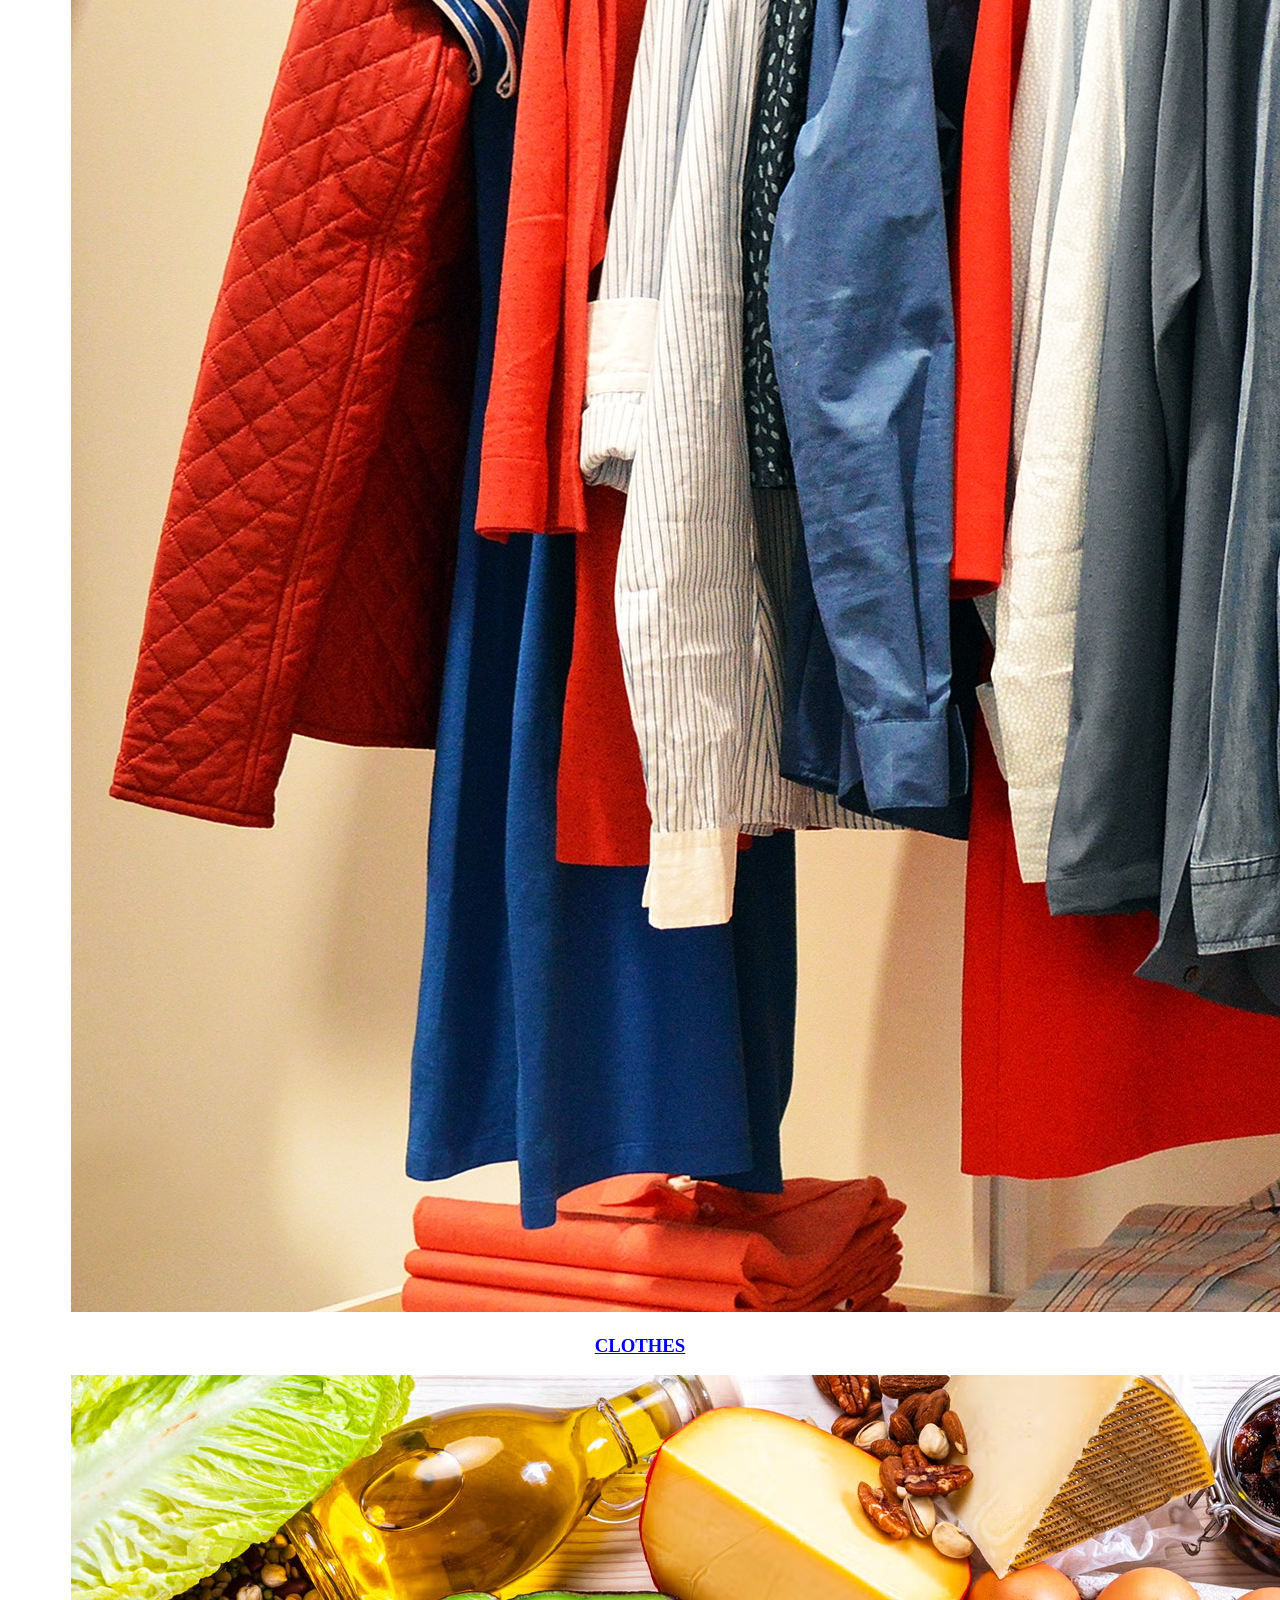
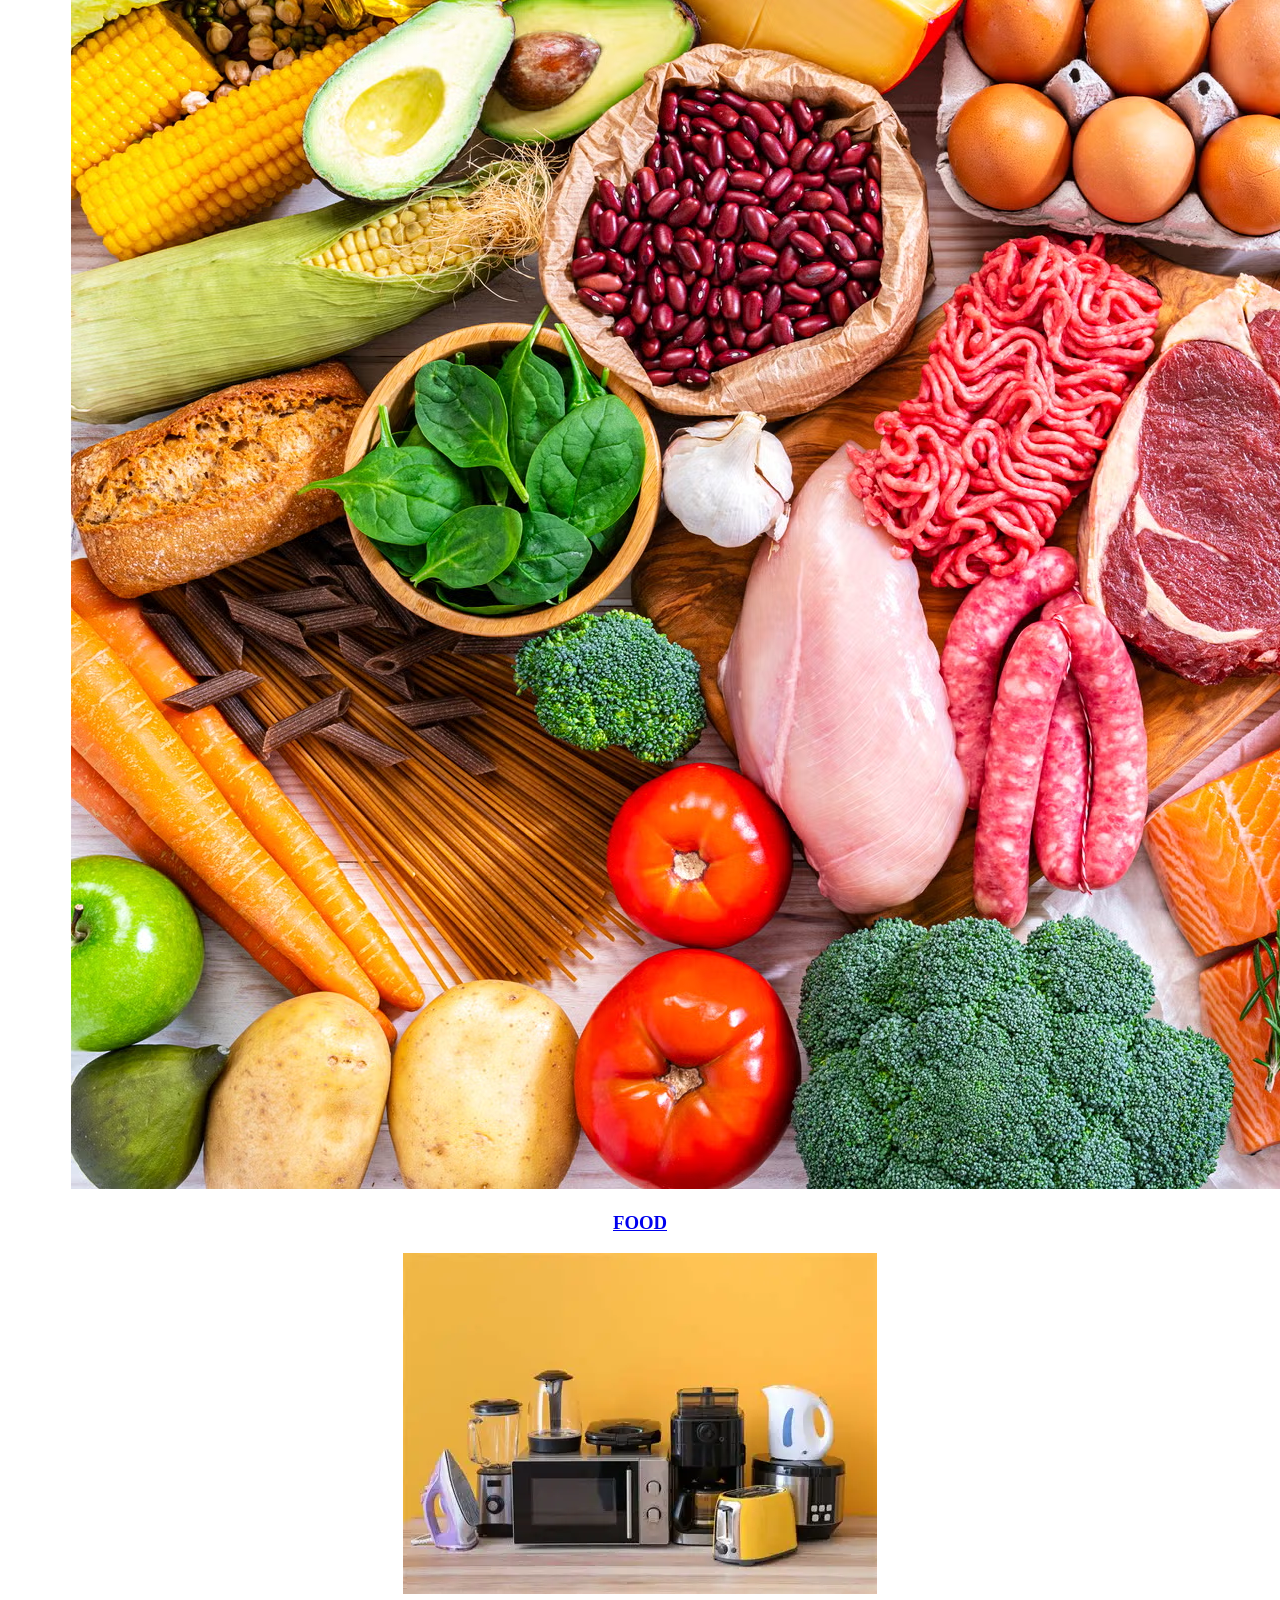
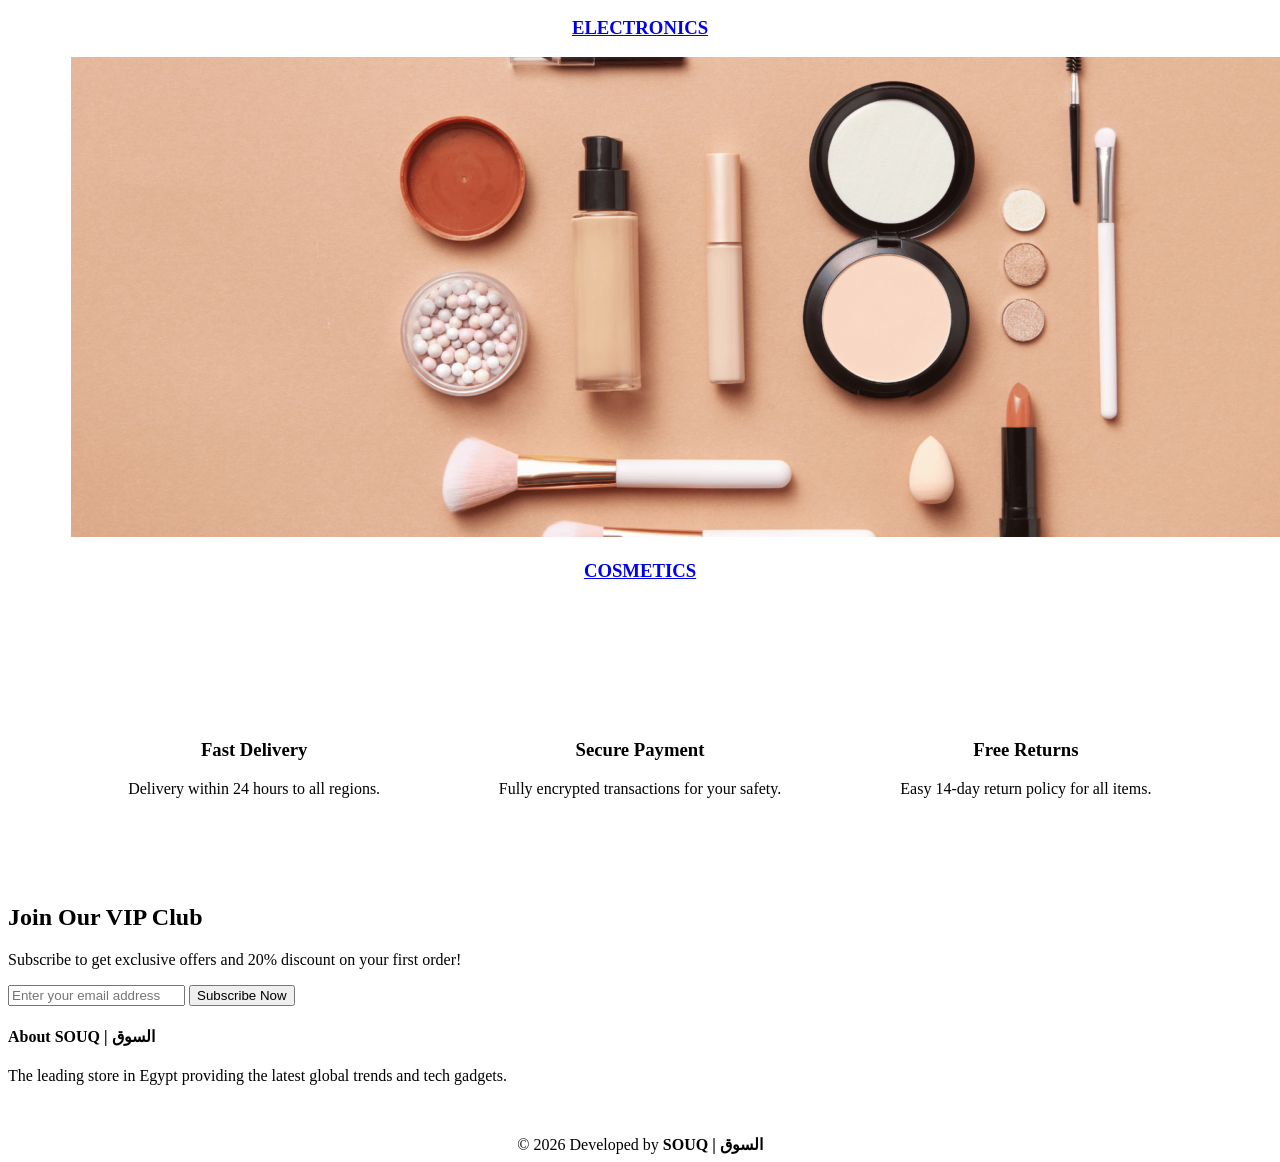
==== commit 9deeee0f: "Add files via upload" ====
--- a/index.html
+++ b/index.html
@@ -7,7 +7,6 @@
     <link rel="stylesheet" href="css/style.css">
     <link rel="stylesheet" href="https://cdnjs.cloudflare.com/ajax/libs/font-awesome/6.0.0/css/all.min.css">
     <style>
-        /* Internal CSS for Hero Layout Control */
         .hero-section {
             position: relative;
             height: 80vh;
@@ -21,7 +20,6 @@
     </style>
 </head>
 <body>
-
     <header>
         <div class="logo">
             <i class="fas fa-shopping-cart"></i><span>SOUQ | السوق</span>
@@ -31,10 +29,8 @@
                 <ul class="nav-links">
             <li><a href="index.html" class="active">Home</a></li>
             <li><a href="cart.html">My Cart</a></li>
-
             <li><a href="checkout.html">Checkout</a></li>
             <li><a href="dashboard.html">Dashboard</a></li>
-
             <li><a href="contact.html">Contact Us</a></li>
             <li><a href="reviews.html">Reviews</a></li>
         </ul>
@@ -46,46 +42,39 @@
             </button>
         </div>
     </header>
-
     <main>
         <section class="hero-section">
             <img src="IMAGE/shopping-cart-on-laptop-in-a-supermarket-aisle-photo.jpg" alt="Shopping Background" class="hero-bg-img">
         </section>
-
         <section class="category-map-section" style="padding: 50px 5%; text-align: center;">
             <h2 class="section-title">Shop by Category (Interactive Map)</h2>
             <div class="map-wrapper" style="margin-top: 20px;">
                 <section class="categories-section">
     <div class="category-grid">
-        
         <a href="clothes.html" class="category-card">
             <img src="IMAGE/store-clothes-clothing-line-fashion-wallpaper.jpg" alt="Clothing" class="card-bg-img">
             <div class="card-content">
                 <h3>CLOTHES</h3>
             </div>
         </a>
-
         <a href="food.html" class="category-card">
             <img src="IMAGE/table-filled-with-large-variety-of-food-shot-from-royalty-free-image-1659038707.avif" alt="Food" class="card-bg-img">
             <div class="card-content">
                 <h3>FOOD</h3>
             </div>
         </a>
-
         <a href="electronics.html" class="category-card">
             <img src="IMAGE/OIP.webp" alt="Electronics" class="card-bg-img">
             <div class="card-content">
                 <h3>ELECTRONICS</h3>
             </div>
         </a>
-
         <a href="cosmetics.html" class="category-card">
             <img src="IMAGE/cosmetic-trends-1400x480.png" alt="Cosmetics" class="card-bg-img">
             <div class="card-content">
                 <h3>COSMETICS</h3>
             </div>
         </a>
-
     </div>
 </section>
         </section>
@@ -97,7 +86,6 @@
                 </map>
             </div>
         </section>
-
         <section class="features-grid" style="display: grid; grid-template-columns: repeat(3, 1fr); gap: 20px; padding: 40px 5%;">
             <article class="feature-card" style="background: var(--bg-card); padding: 30px; border-radius: 15px; text-align: center; border: 1px solid var(--border);">
                 <i class="" style="font-size: 2rem; color: var(--accent);"></i>
@@ -115,7 +103,6 @@
                 <p>Easy 14-day return policy for all items.</p>
             </article>
         </section>
-
         <section class="promo-container">
     <div class="newsletter-card">
         <div class="promo-text">
@@ -130,28 +117,17 @@
     </div>
 </section>
     </main>
-
     <footer>
         <div class="footer-grid">
             <div class="footer-about">
                 <h4>About SOUQ | السوق</h4>
                 <p>The leading store in Egypt providing the latest global trends and tech gadgets.</p>
             </div>
-            
-            <div class="footer-social">
-                <h4>Follow Us</h4>
-                <div class="social-icons" style="font-size: 1.5rem; gap: 15px; display: flex;">
-                    <i class="fab fa-facebook"></i>
-                    <i class="fab fa-instagram"></i>
-                    <i class="fab fa-linkedin"></i>
-                </div>
-            </div>
         </div>
         <div class="copyright" style="text-align: center; margin-top: 30px; padding-top: 20px; border-top: 1px solid var(--border);">
             &copy; 2026 Developed by <strong>SOUQ | السوق</strong>
         </div>
     </footer>
-
     <script src="js/main.js"></script>
 </body>
 </html>
